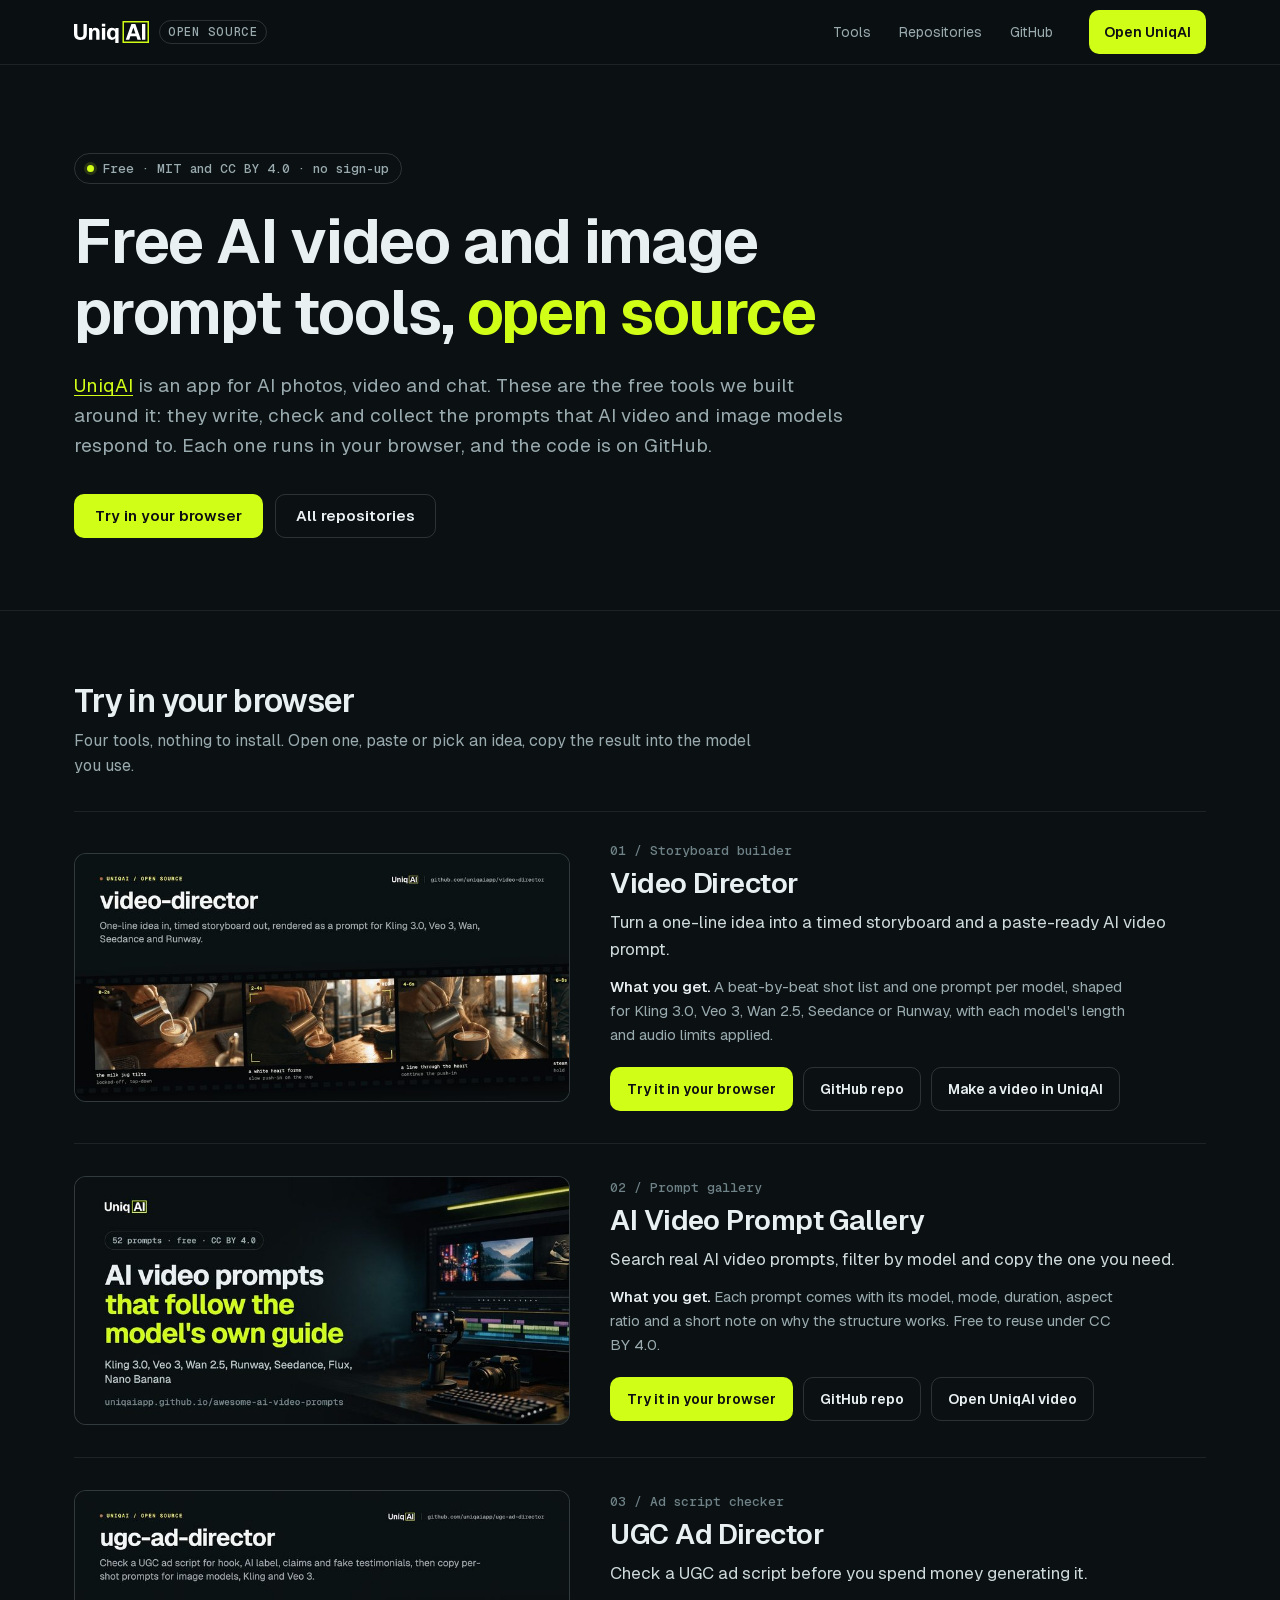
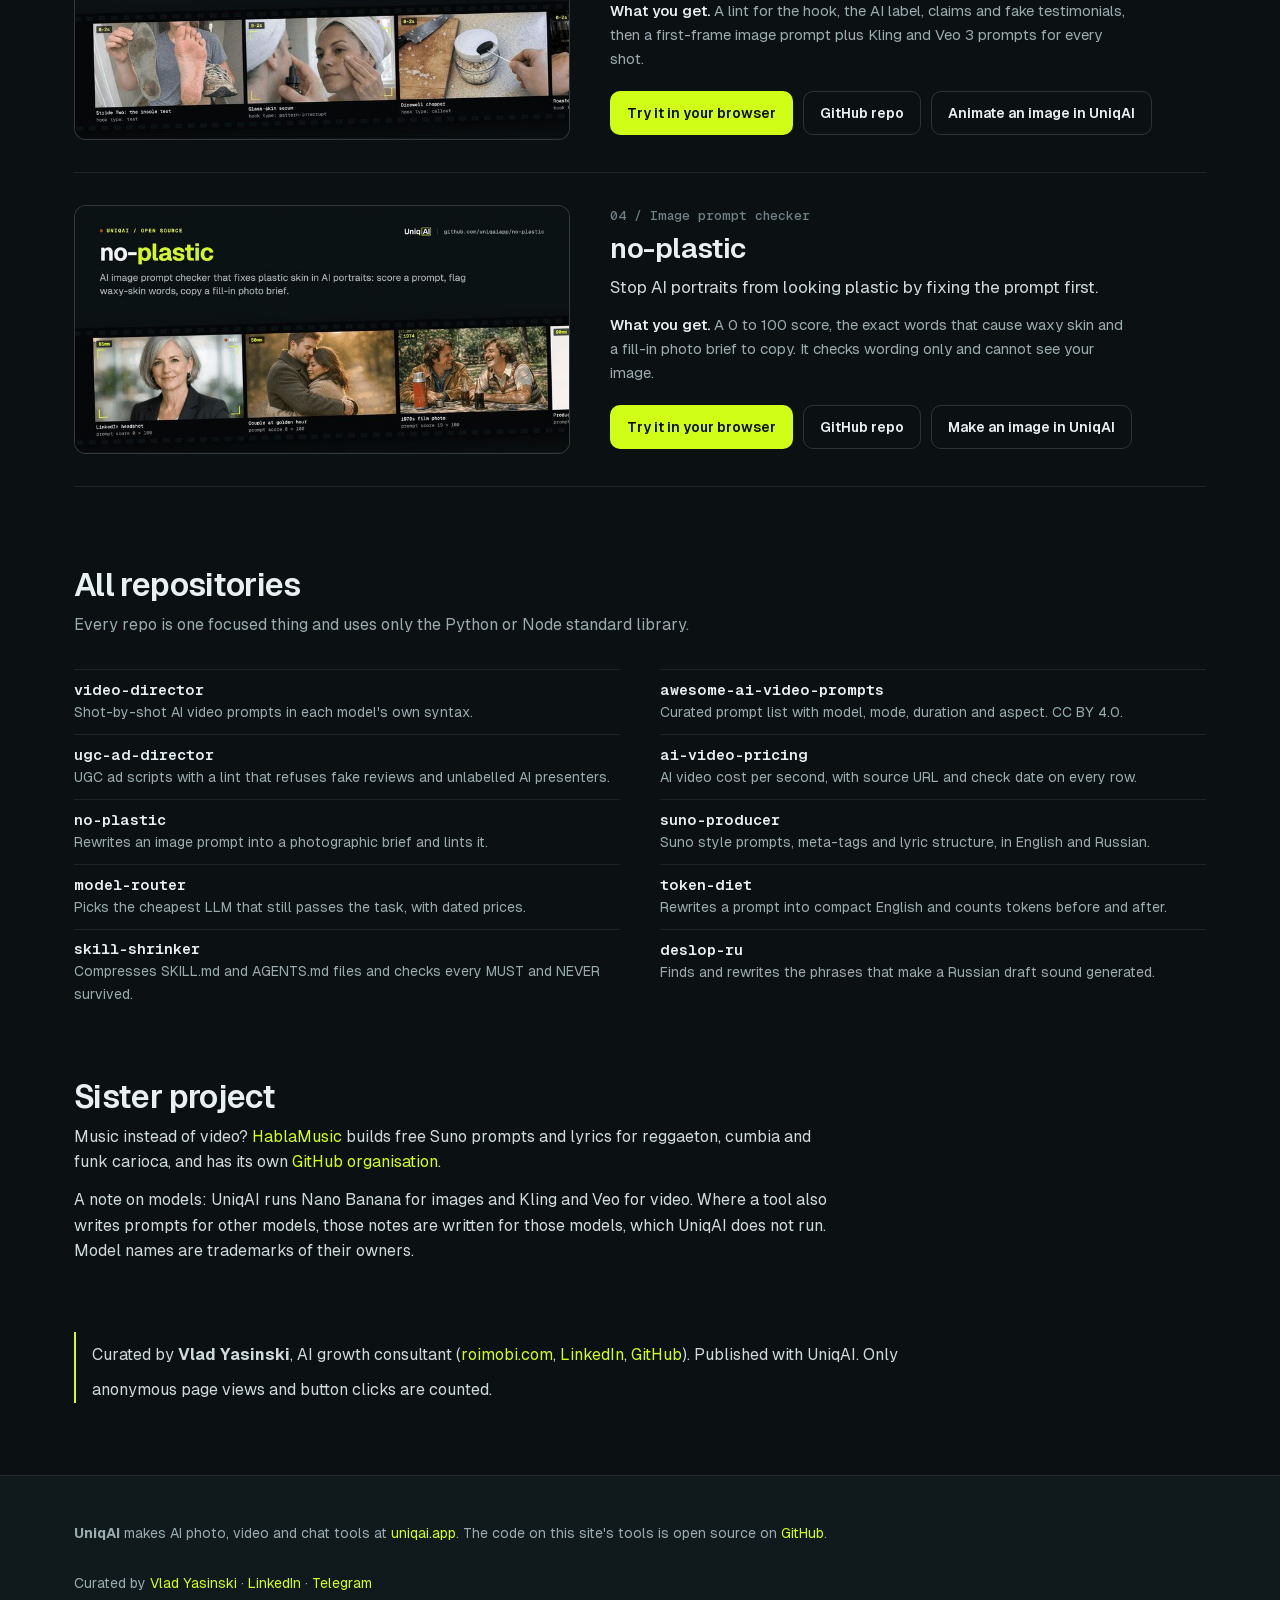
==== index.html @ 6d447964 "Hub site for uniqaiapp.github.io Co-Authored-By: Claude Opus 5.5 <noreply@anthropic.com>" ====
<!doctype html>
<html lang="en">
<head>
<meta charset="utf-8">
<meta name="viewport" content="width=device-width, initial-scale=1">
<title>Free AI Video and Image Prompt Tools, Open Source | UniqAI</title>
<meta name="description" content="Free, open-source AI video and image prompt tools from UniqAI: a prompt gallery, a storyboard builder, a UGC ad script checker and an image prompt checker. They run in your browser.">
<link rel="canonical" href="https://uniqaiapp.github.io/">
<meta name="robots" content="index, follow, max-image-preview:large">
<meta property="og:type" content="website">
<meta property="og:site_name" content="UniqAI open source">
<meta property="og:locale" content="en_US">
<meta property="og:title" content="Free AI Video and Image Prompt Tools, Open Source | UniqAI">
<meta property="og:description" content="Free, open-source AI video and image prompt tools from UniqAI: a prompt gallery, a storyboard builder, a UGC ad script checker and an image prompt checker. They run in your browser.">
<meta property="og:url" content="https://uniqaiapp.github.io/">
<meta property="og:image" content="https://uniqaiapp.github.io/assets/social-preview.png">
<meta property="og:image:width" content="1280">
<meta property="og:image:height" content="640">
<meta property="og:image:alt" content="UniqAI open source: four free AI video and image prompt tools that run in your browser">
<meta name="twitter:card" content="summary_large_image">
<meta name="twitter:title" content="Free AI Video and Image Prompt Tools, Open Source | UniqAI">
<meta name="twitter:description" content="Free, open-source AI video and image prompt tools from UniqAI: a prompt gallery, a storyboard builder, a UGC ad script checker and an image prompt checker. They run in your browser.">
<meta name="twitter:image" content="https://uniqaiapp.github.io/assets/social-preview.png">
<meta name="theme-color" content="#0b1113">
<link rel="icon" href="assets/favicon.svg" type="image/svg+xml">
<link rel="preload" href="assets/fonts/Geist-Variable.woff2" as="font" type="font/woff2" crossorigin>
<link rel="stylesheet" href="site.css">
<link rel="alternate" type="text/plain" href="https://uniqaiapp.github.io/llms.txt" title="llms.txt">
<script type="application/ld+json">{"@context":"https://schema.org","@graph":[{"@type":"Organization","@id":"https://uniqai.app/#org","name":"UniqAI","url":"https://uniqai.app/","logo":{"@type":"ImageObject","url":"https://uniqai.app/icon-512.png","width":512,"height":512},"sameAs":["https://github.com/uniqaiapp"]},{"@type":"WebSite","@id":"https://uniqaiapp.github.io/#site","name":"UniqAI open-source tools","url":"https://uniqaiapp.github.io/","publisher":{"@id":"https://uniqai.app/#org"},"inLanguage":"en"},{"@type":"CollectionPage","@id":"https://uniqaiapp.github.io/#page","url":"https://uniqaiapp.github.io/","name":"Free AI Video and Image Prompt Tools, Open Source | UniqAI","description":"Free, open-source AI video and image prompt tools from UniqAI: a prompt gallery, a storyboard builder, a UGC ad script checker and an image prompt checker. They run in your browser.","inLanguage":"en","dateModified":"2026-11-26","isPartOf":{"@id":"https://uniqaiapp.github.io/#site"},"publisher":{"@id":"https://uniqai.app/#org"},"author":{"@id":"https://www.roimobi.com/#vlad"},"primaryImageOfPage":{"@type":"ImageObject","url":"https://uniqaiapp.github.io/assets/social-preview.png"},"mainEntity":{"@type":"ItemList","itemListElement":[{"@type":"ListItem","position":1,"item":{"@type":"SoftwareApplication","name":"Video Director","url":"https://uniqaiapp.github.io/video-director/","applicationCategory":"MultimediaApplication","operatingSystem":"Any (web browser)","description":"Turn a one-line idea into a timed storyboard and a paste-ready AI video prompt.","isAccessibleForFree":true,"offers":{"@type":"Offer","price":"0","priceCurrency":"USD"},"image":"https://uniqaiapp.github.io/assets/thumb-video-director.jpg","codeRepository":"https://github.com/uniqaiapp/video-director"}},{"@type":"ListItem","position":2,"item":{"@type":"SoftwareApplication","name":"AI Video Prompt Gallery","url":"https://uniqaiapp.github.io/awesome-ai-video-prompts/","applicationCategory":"MultimediaApplication","operatingSystem":"Any (web browser)","description":"Search real AI video prompts, filter by model and copy the one you need.","isAccessibleForFree":true,"offers":{"@type":"Offer","price":"0","priceCurrency":"USD"},"image":"https://uniqaiapp.github.io/assets/thumb-awesome-ai-video-prompts.jpg","codeRepository":"https://github.com/uniqaiapp/awesome-ai-video-prompts"}},{"@type":"ListItem","position":3,"item":{"@type":"SoftwareApplication","name":"UGC Ad Director","url":"https://uniqaiapp.github.io/ugc-ad-director/","applicationCategory":"MultimediaApplication","operatingSystem":"Any (web browser)","description":"Check a UGC ad script before you spend money generating it.","isAccessibleForFree":true,"offers":{"@type":"Offer","price":"0","priceCurrency":"USD"},"image":"https://uniqaiapp.github.io/assets/thumb-ugc-ad-director.jpg","codeRepository":"https://github.com/uniqaiapp/ugc-ad-director"}},{"@type":"ListItem","position":4,"item":{"@type":"SoftwareApplication","name":"no-plastic","url":"https://uniqaiapp.github.io/no-plastic/","applicationCategory":"MultimediaApplication","operatingSystem":"Any (web browser)","description":"Stop AI portraits from looking plastic by fixing the prompt first.","isAccessibleForFree":true,"offers":{"@type":"Offer","price":"0","priceCurrency":"USD"},"image":"https://uniqaiapp.github.io/assets/thumb-no-plastic.jpg","codeRepository":"https://github.com/uniqaiapp/no-plastic"}}]}},{"@type":"Person","name":"Vlad Yasinski","url":"https://www.roimobi.com/","sameAs":["https://www.roimobi.com","https://www.linkedin.com/in/vlad-yasinski-ua5er/","https://github.com/ua5er"],"@id":"https://www.roimobi.com/#vlad"}]}</script>
</head>
<body>
<a class="skip" href="#main">Skip to the content</a>
<header class="top"><div class="wrap top-in">
<a class="brand" href="./" aria-label="UniqAI open-source tools"><img src="assets/wordmark.svg" alt="UniqAI" width="96" height="28"><span>open source</span></a>
<nav class="nav" aria-label="Sections"><a href="#tools">Tools</a><a href="#repos" class="hide-sm">Repositories</a><a href="https://github.com/uniqaiapp" rel="noopener" class="hide-sm">GitHub</a></nav>
<a class="btn btn-sm" href="https://uniqai.app/?utm_source=github&amp;utm_medium=pages&amp;utm_campaign=hub&amp;utm_content=header" data-out="header">Open UniqAI</a>
</div></header>
<main id="main">
<section class="hero"><div class="wrap hero-in">
<p class="pill"><span class="dot"></span>Free · MIT and CC BY 4.0 · no sign-up</p>
<h1>Free AI video and image prompt tools, <em>open source</em></h1>
<p class="lead"><a href="https://uniqai.app/?utm_source=github&amp;utm_medium=pages&amp;utm_campaign=hub&amp;utm_content=intro" rel="noopener" data-out="intro">UniqAI</a> is an app for AI photos, video and chat. These are the free tools we built around it: they write, check and collect the prompts that AI video and image models respond to. Each one runs in your browser, and the code is on GitHub.</p>
<div class="hero-cta"><a class="btn" href="#tools">Try in your browser</a><a class="btn btn-ghost" href="https://github.com/uniqaiapp" rel="noopener">All repositories</a></div>
</div></section>
<section class="tools wrap" id="tools" aria-labelledby="tools-h"><h2 id="tools-h">Try in your browser</h2>
<p class="sub">Four tools, nothing to install. Open one, paste or pick an idea, copy the result into the model you use.</p>
<article class="tool">
<a class="tool-img" href="https://uniqaiapp.github.io/video-director/" tabindex="-1" aria-hidden="true"><img src="assets/thumb-video-director.jpg" alt="" width="800" height="400" loading="lazy" decoding="async"></a>
<div><p class="tool-no">01 / Storyboard builder</p>
<h3><a href="https://uniqaiapp.github.io/video-director/">Video Director</a></h3>
<p class="job">Turn a one-line idea into a timed storyboard and a paste-ready AI video prompt.</p>
<p class="get"><b>What you get.</b> A beat-by-beat shot list and one prompt per model, shaped for Kling 3.0, Veo 3, Wan 2.5, Seedance or Runway, with each model&#x27;s length and audio limits applied.</p>
<div class="tool-cta"><a class="btn" href="https://uniqaiapp.github.io/video-director/" data-out="tool-video-director">Try it in your browser</a><a class="btn btn-ghost" href="https://github.com/uniqaiapp/video-director" rel="noopener" data-out="repo-video-director">GitHub repo</a><a class="btn btn-ghost" href="https://uniqai.app/video/text-to-video?utm_source=github&amp;utm_medium=pages&amp;utm_campaign=hub&amp;utm_content=tool-video-director" rel="noopener" data-out="uniqai-video-director">Make a video in UniqAI</a></div></div>
</article>
<article class="tool">
<a class="tool-img" href="https://uniqaiapp.github.io/awesome-ai-video-prompts/" tabindex="-1" aria-hidden="true"><img src="assets/thumb-awesome-ai-video-prompts.jpg" alt="" width="800" height="400" loading="lazy" decoding="async"></a>
<div><p class="tool-no">02 / Prompt gallery</p>
<h3><a href="https://uniqaiapp.github.io/awesome-ai-video-prompts/">AI Video Prompt Gallery</a></h3>
<p class="job">Search real AI video prompts, filter by model and copy the one you need.</p>
<p class="get"><b>What you get.</b> Each prompt comes with its model, mode, duration, aspect ratio and a short note on why the structure works. Free to reuse under CC BY 4.0.</p>
<div class="tool-cta"><a class="btn" href="https://uniqaiapp.github.io/awesome-ai-video-prompts/" data-out="tool-awesome-ai-video-prompts">Try it in your browser</a><a class="btn btn-ghost" href="https://github.com/uniqaiapp/awesome-ai-video-prompts" rel="noopener" data-out="repo-awesome-ai-video-prompts">GitHub repo</a><a class="btn btn-ghost" href="https://uniqai.app/video?utm_source=github&amp;utm_medium=pages&amp;utm_campaign=hub&amp;utm_content=tool-awesome-ai-video-prompts" rel="noopener" data-out="uniqai-awesome-ai-video-prompts">Open UniqAI video</a></div></div>
</article>
<article class="tool">
<a class="tool-img" href="https://uniqaiapp.github.io/ugc-ad-director/" tabindex="-1" aria-hidden="true"><img src="assets/thumb-ugc-ad-director.jpg" alt="" width="800" height="400" loading="lazy" decoding="async"></a>
<div><p class="tool-no">03 / Ad script checker</p>
<h3><a href="https://uniqaiapp.github.io/ugc-ad-director/">UGC Ad Director</a></h3>
<p class="job">Check a UGC ad script before you spend money generating it.</p>
<p class="get"><b>What you get.</b> A lint for the hook, the AI label, claims and fake testimonials, then a first-frame image prompt plus Kling and Veo 3 prompts for every shot.</p>
<div class="tool-cta"><a class="btn" href="https://uniqaiapp.github.io/ugc-ad-director/" data-out="tool-ugc-ad-director">Try it in your browser</a><a class="btn btn-ghost" href="https://github.com/uniqaiapp/ugc-ad-director" rel="noopener" data-out="repo-ugc-ad-director">GitHub repo</a><a class="btn btn-ghost" href="https://uniqai.app/video/image-to-video?utm_source=github&amp;utm_medium=pages&amp;utm_campaign=hub&amp;utm_content=tool-ugc-ad-director" rel="noopener" data-out="uniqai-ugc-ad-director">Animate an image in UniqAI</a></div></div>
</article>
<article class="tool">
<a class="tool-img" href="https://uniqaiapp.github.io/no-plastic/" tabindex="-1" aria-hidden="true"><img src="assets/thumb-no-plastic.jpg" alt="" width="800" height="400" loading="lazy" decoding="async"></a>
<div><p class="tool-no">04 / Image prompt checker</p>
<h3><a href="https://uniqaiapp.github.io/no-plastic/">no-plastic</a></h3>
<p class="job">Stop AI portraits from looking plastic by fixing the prompt first.</p>
<p class="get"><b>What you get.</b> A 0 to 100 score, the exact words that cause waxy skin and a fill-in photo brief to copy. It checks wording only and cannot see your image.</p>
<div class="tool-cta"><a class="btn" href="https://uniqaiapp.github.io/no-plastic/" data-out="tool-no-plastic">Try it in your browser</a><a class="btn btn-ghost" href="https://github.com/uniqaiapp/no-plastic" rel="noopener" data-out="repo-no-plastic">GitHub repo</a><a class="btn btn-ghost" href="https://uniqai.app/image/text-to-image?utm_source=github&amp;utm_medium=pages&amp;utm_campaign=hub&amp;utm_content=tool-no-plastic" rel="noopener" data-out="uniqai-no-plastic">Make an image in UniqAI</a></div></div>
</article>
</section>
<section class="repos wrap" id="repos" aria-labelledby="repos-h"><h2 id="repos-h">All repositories</h2>
<p class="sub">Every repo is one focused thing and uses only the Python or Node standard library.</p>
<ul class="repo-list"><li><a href="https://github.com/uniqaiapp/video-director" rel="noopener"><strong>video-director</strong><span>Shot-by-shot AI video prompts in each model&#x27;s own syntax.</span></a></li><li><a href="https://github.com/uniqaiapp/awesome-ai-video-prompts" rel="noopener"><strong>awesome-ai-video-prompts</strong><span>Curated prompt list with model, mode, duration and aspect. CC BY 4.0.</span></a></li><li><a href="https://github.com/uniqaiapp/ugc-ad-director" rel="noopener"><strong>ugc-ad-director</strong><span>UGC ad scripts with a lint that refuses fake reviews and unlabelled AI presenters.</span></a></li><li><a href="https://github.com/uniqaiapp/ai-video-pricing" rel="noopener"><strong>ai-video-pricing</strong><span>AI video cost per second, with source URL and check date on every row.</span></a></li><li><a href="https://github.com/uniqaiapp/no-plastic" rel="noopener"><strong>no-plastic</strong><span>Rewrites an image prompt into a photographic brief and lints it.</span></a></li><li><a href="https://github.com/uniqaiapp/suno-producer" rel="noopener"><strong>suno-producer</strong><span>Suno style prompts, meta-tags and lyric structure, in English and Russian.</span></a></li><li><a href="https://github.com/uniqaiapp/model-router" rel="noopener"><strong>model-router</strong><span>Picks the cheapest LLM that still passes the task, with dated prices.</span></a></li><li><a href="https://github.com/uniqaiapp/token-diet" rel="noopener"><strong>token-diet</strong><span>Rewrites a prompt into compact English and counts tokens before and after.</span></a></li><li><a href="https://github.com/uniqaiapp/skill-shrinker" rel="noopener"><strong>skill-shrinker</strong><span>Compresses SKILL.md and AGENTS.md files and checks every MUST and NEVER survived.</span></a></li><li><a href="https://github.com/uniqaiapp/deslop-ru" rel="noopener"><strong>deslop-ru</strong><span>Finds and rewrites the phrases that make a Russian draft sound generated.</span></a></li></ul></section>
<section class="also wrap" aria-labelledby="also-h"><h2 id="also-h">Sister project</h2>
<p>Music instead of video? <a href="https://hablamusic.github.io/suno-latin-producer/" rel="noopener">HablaMusic</a> builds free Suno prompts and lyrics for reggaeton, cumbia and funk carioca, and has its own <a href="https://github.com/hablamusic" rel="noopener">GitHub organisation</a>.</p>
<p>A note on models: UniqAI runs Nano Banana for images and Kling and Veo for video. Where a tool also writes prompts for other models, those notes are written for those models, which UniqAI does not run. Model names are trademarks of their owners.</p></section>
<section class="author wrap" aria-label="About the author"><p>Curated by <strong>Vlad Yasinski</strong>, AI growth consultant (<a href="https://www.roimobi.com/?utm_source=github&amp;utm_medium=pages&amp;utm_campaign=hub" rel="noopener">roimobi.com</a>, <a href="https://www.linkedin.com/in/vlad-yasinski-ua5er/" rel="noopener">LinkedIn</a>, <a href="https://github.com/ua5er" rel="noopener">GitHub</a>). Published with UniqAI. Only anonymous page views and button clicks are counted.</p></section>
</main>
<footer class="foot"><div class="wrap foot-in">
<p><strong>UniqAI</strong> makes AI photo, video and chat tools at <a href="https://uniqai.app/?utm_source=github&amp;utm_medium=pages&amp;utm_campaign=hub&amp;utm_content=footer" data-out="footer">uniqai.app</a>. The code on this site's tools is open source on <a href="https://github.com/uniqaiapp" rel="noopener">GitHub</a>.</p>
<p>Curated by <a href="https://www.roimobi.com/" rel="noopener">Vlad Yasinski</a> · <a href="https://www.linkedin.com/in/vlad-yasinski-ua5er/" rel="noopener">LinkedIn</a> · <a href="https://t.me/ua5er" rel="noopener">Telegram</a></p>
</div></footer>
<script>window.UQ={key:"phc_AVmhcac2jVRwi9asHEuhzJXnAbQA2hzfUxzWvzjyLPc8",repo:"hub"};</script>
<script src="site.js" defer></script>
</body></html>
---- site.css ----
@font-face{font-family:Geist;src:url(assets/fonts/Geist-Variable.woff2) format("woff2");font-weight:100 900;font-display:swap}
@font-face{font-family:GeistMono;src:url(assets/fonts/GeistMono-Variable.woff2) format("woff2");font-weight:100 900;font-display:swap}
:root{--bg:#0b1113;--bg2:#101a1d;--card:#121c1f;--line:rgba(255,255,255,.08);--line2:rgba(255,255,255,.14);--tx:#e9f0f1;--mut:#9aabb0;--dim:#6f8288;--lime:#d1fe17;--lime-ink:#0d0f12;--wrap:1180px}
*{box-sizing:border-box}
html{-webkit-text-size-adjust:100%;scroll-behavior:smooth;scroll-padding-top:84px}
body{margin:0;background:var(--bg);color:var(--tx);font:16px/1.6 Geist,ui-sans-serif,system-ui,-apple-system,"Segoe UI",sans-serif;-webkit-font-smoothing:antialiased;overflow-x:hidden}
a{color:var(--lime);text-decoration:none}
a:hover{text-decoration:underline}
img{max-width:100%;height:auto;display:block}
code{font-family:GeistMono,ui-monospace,Menlo,monospace;font-size:.88em;background:rgba(255,255,255,.06);padding:.1em .35em;border-radius:5px}
h1,h2,h3{line-height:1.15;letter-spacing:-.02em;margin:0}
.wrap{max-width:var(--wrap);margin:0 auto;padding:0 24px}
.skip{position:absolute;left:-999px;top:8px;background:var(--lime);color:var(--lime-ink);padding:8px 12px;border-radius:8px;z-index:99}
.skip:focus{left:8px}
:focus-visible{outline:2px solid var(--lime);outline-offset:2px}
.top{position:sticky;top:0;z-index:30;background:rgba(11,17,19,.82);backdrop-filter:saturate(1.4) blur(12px);-webkit-backdrop-filter:saturate(1.4) blur(12px);border-bottom:1px solid var(--line)}
.top-in{display:flex;align-items:center;gap:24px;height:64px}
.brand{display:flex;align-items:center;gap:10px;color:var(--tx)}
.brand:hover{text-decoration:none}
.brand img{height:22px;width:auto}
.brand span{font:500 12px/1 GeistMono,monospace;color:var(--mut);border:1px solid var(--line2);border-radius:99px;padding:5px 8px;text-transform:uppercase;letter-spacing:.06em}
.nav{display:flex;gap:4px;margin-left:auto}
.nav a{display:inline-flex;align-items:center;min-height:44px;color:var(--mut);font-size:14px;padding:0 12px;border-radius:8px}
.nav a:hover{color:var(--tx);background:rgba(255,255,255,.05);text-decoration:none}
.btn{display:inline-flex;align-items:center;justify-content:center;gap:8px;min-height:44px;padding:0 20px;border-radius:10px;border:1px solid transparent;background:var(--lime);color:var(--lime-ink);font:600 15px/1 Geist,sans-serif;white-space:nowrap;transition:transform .12s,border-color .12s}
.btn:hover{text-decoration:none;transform:translateY(-1px)}
.btn-sm{padding:0 14px;font-size:14px}
.btn-ghost{background:transparent;color:var(--tx);border-color:var(--line2)}
.btn-ghost:hover{border-color:var(--lime);color:var(--lime)}
.hero{border-bottom:1px solid var(--line)}
.hero-in{padding:88px 24px 72px}
.pill{display:inline-flex;align-items:center;gap:8px;margin:0 0 22px;font:500 13px/1 GeistMono,monospace;color:var(--mut);border:1px solid var(--line2);border-radius:99px;padding:8px 12px}
.dot{width:7px;height:7px;border-radius:50%;background:var(--lime);flex:none;box-shadow:0 0 0 3px rgba(209,254,23,.15)}
.hero h1{font-size:clamp(34px,5.2vw,62px);font-weight:650;max-width:18ch}
.hero h1 em{font-style:normal;color:var(--lime)}
.lead{color:var(--mut);font-size:clamp(17px,1.6vw,19px);max-width:60ch;margin:22px 0 0}
.lead a{text-decoration:underline;text-underline-offset:3px}
.hero-cta{display:flex;flex-wrap:wrap;gap:12px;margin-top:32px}
.tools{padding:72px 24px 24px}
.tools>h2,.repos>h2,.also>h2{font-size:clamp(24px,2.6vw,32px);font-weight:620;margin-bottom:8px}
.sub{color:var(--mut);margin:0 0 32px;max-width:62ch}
.tool{display:grid;grid-template-columns:minmax(0,5fr) minmax(0,6fr);gap:40px;align-items:center;padding:32px 0;border-top:1px solid var(--line)}
.tool:last-child{border-bottom:1px solid var(--line)}
.tool-img{display:block;border:1px solid var(--line2);border-radius:12px;overflow:hidden;background:var(--bg2)}
.tool-img img{width:100%;aspect-ratio:2/1;object-fit:cover}
.tool-img:hover img{opacity:.92}
.tool-no{font:500 13px/1 GeistMono,monospace;color:var(--dim);margin:0 0 10px}
.tool h3{font-size:clamp(22px,2.4vw,28px);font-weight:620}
.tool h3 a{color:var(--tx)}
.job{font-size:17px;color:#cfdadc;margin:10px 0 0;max-width:52ch}
.get{margin:12px 0 0;color:var(--mut);font-size:15px;max-width:52ch}
.get b{color:var(--tx);font-weight:560}
.tool-cta{display:flex;flex-wrap:wrap;gap:10px;margin-top:20px}
.tool-cta .btn{padding:0 16px;font-size:14px}
.repos{padding:56px 24px 8px}
.repo-list{list-style:none;margin:0;padding:0;display:grid;grid-template-columns:repeat(2,minmax(0,1fr));gap:0 40px}
.repo-list li{border-top:1px solid var(--line)}
.repo-list a{display:flex;flex-direction:column;justify-content:center;gap:2px;min-height:64px;padding:10px 0;color:var(--tx)}
.repo-list a:hover{text-decoration:none}
.repo-list a:hover strong{color:var(--lime)}
.repo-list strong{font:600 15px GeistMono,monospace}
.repo-list span{font-size:14px;color:var(--mut)}
.also{padding:56px 24px 8px}
.also p{max-width:70ch;color:#cfdadc;margin:0 0 12px}
.author{padding:48px 24px 8px}
.author p{margin:0;max-width:80ch;color:#cfdadc;padding-left:16px;border-left:2px solid var(--lime)}
.author a{display:inline-block;padding:10px 0}
.foot{margin-top:64px;border-top:1px solid var(--line);background:var(--bg2)}
.foot-in{padding:36px 24px 44px;color:var(--mut);font-size:14px}
.foot p{margin:0 0 8px;max-width:90ch}
.foot a{display:inline-block;padding:10px 0}
@media (max-width:860px){
.tool{grid-template-columns:minmax(0,1fr);gap:20px}
.repo-list{grid-template-columns:minmax(0,1fr)}
.hero-in{padding:48px 18px 44px}
.wrap{padding:0 18px}
.tools,.repos,.also,.author,.foot-in{padding-left:18px;padding-right:18px}
.nav a.hide-sm{display:none}
.top-in{gap:12px}
.top .btn-sm{white-space:nowrap}
.brand span{display:none}
}
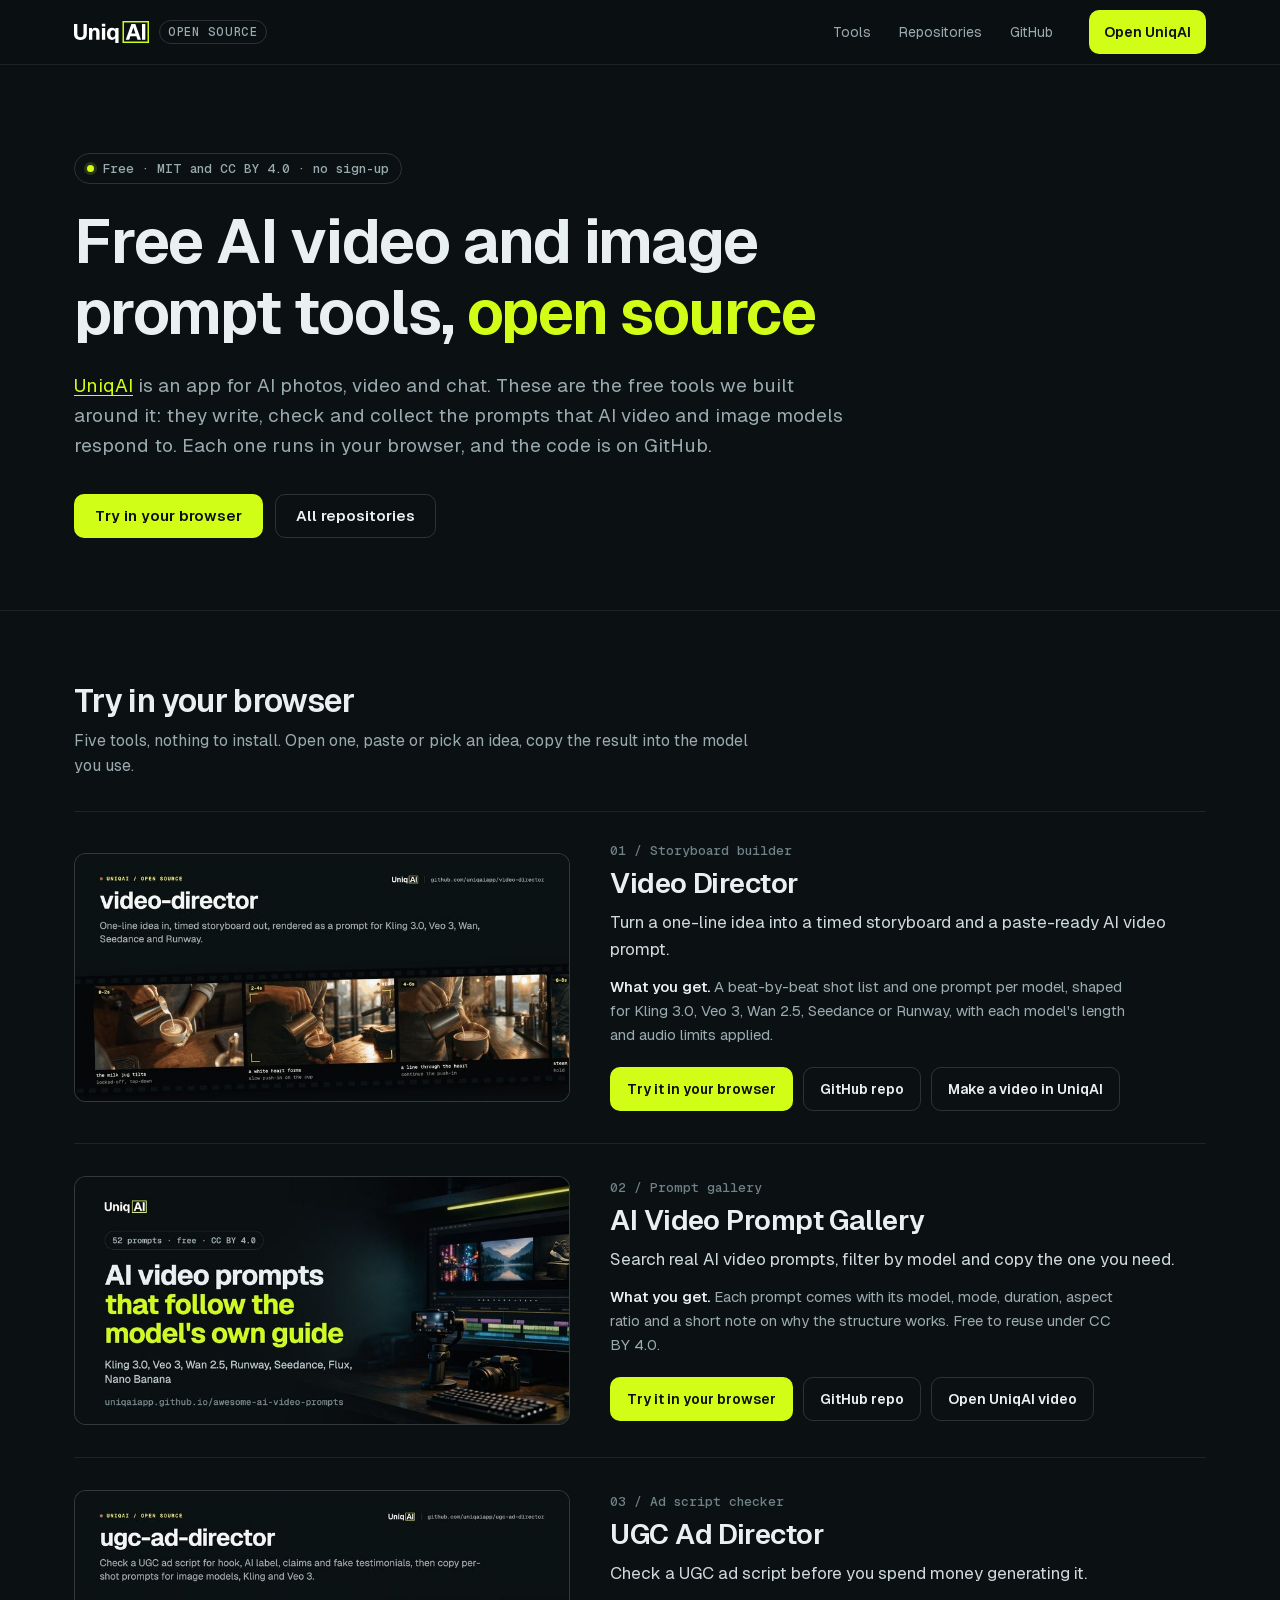
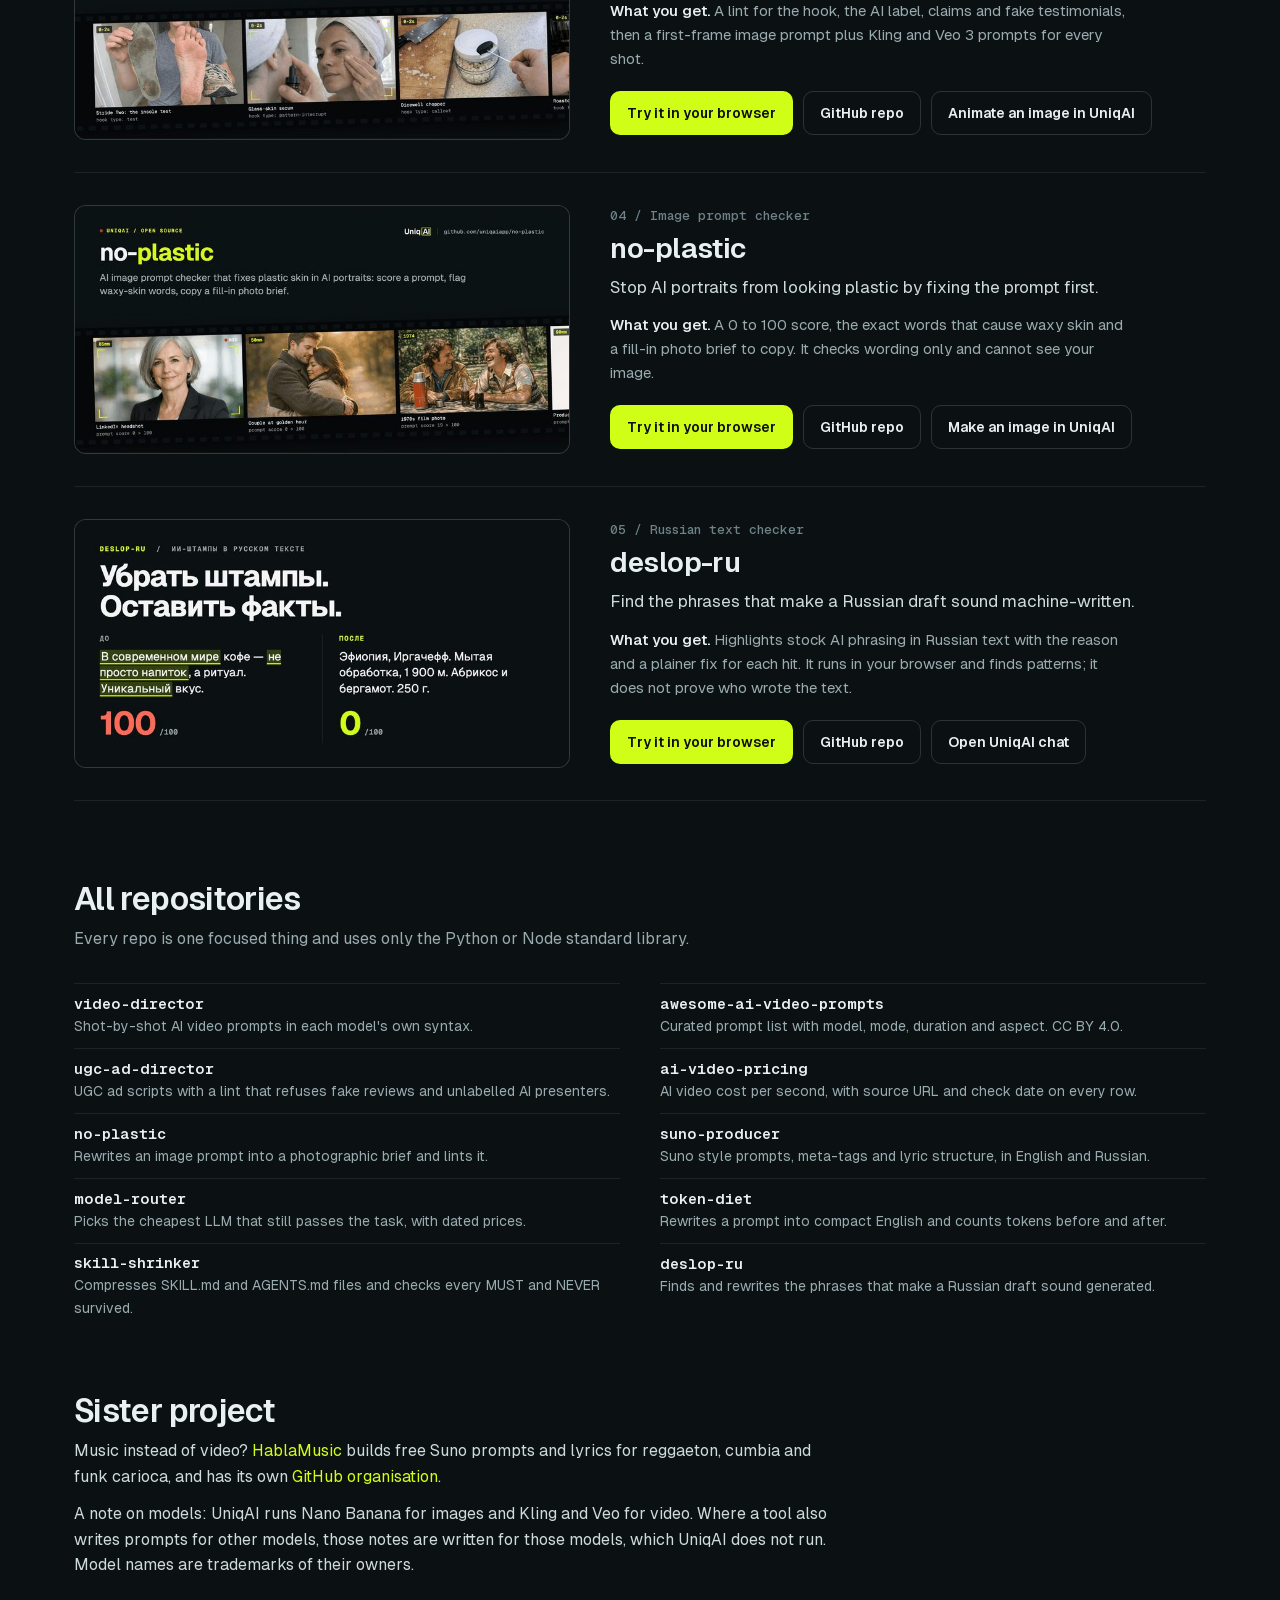
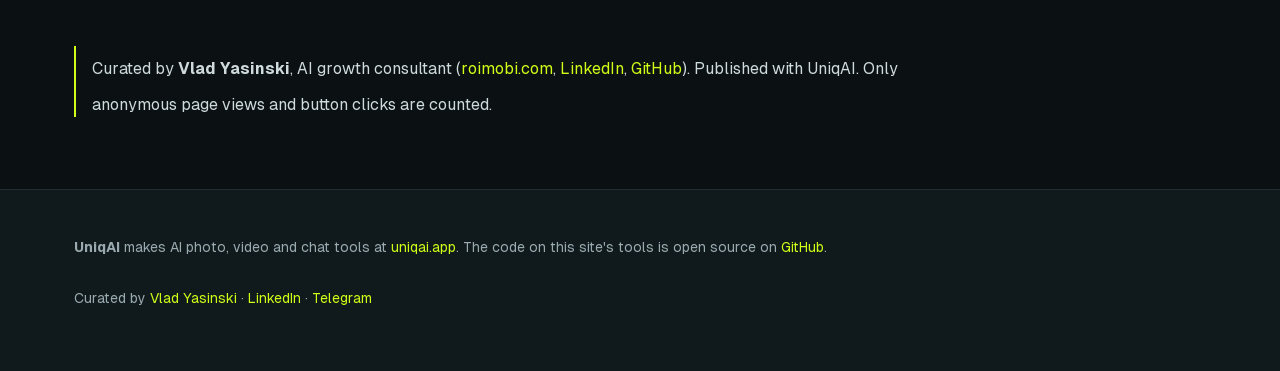
==== commit 4a4a9cf4: "Add deslop-ru to the hub: card, sitemap in robots.txt, llms.txt Co-Authored-By: Claude Opus 5.5 <nor" ====
--- a/index.html
+++ b/index.html
@@ -4,29 +4,29 @@
 <meta charset="utf-8">
 <meta name="viewport" content="width=device-width, initial-scale=1">
 <title>Free AI Video and Image Prompt Tools, Open Source | UniqAI</title>
-<meta name="description" content="Free, open-source AI video and image prompt tools from UniqAI: a prompt gallery, a storyboard builder, a UGC ad script checker and an image prompt checker. They run in your browser.">
+<meta name="description" content="Free, open-source AI video and image prompt tools from UniqAI: a prompt gallery, a storyboard builder, a UGC ad script checker, an image prompt checker and a Russian AI-phrase checker. They run in your browser.">
 <link rel="canonical" href="https://uniqaiapp.github.io/">
 <meta name="robots" content="index, follow, max-image-preview:large">
 <meta property="og:type" content="website">
 <meta property="og:site_name" content="UniqAI open source">
 <meta property="og:locale" content="en_US">
 <meta property="og:title" content="Free AI Video and Image Prompt Tools, Open Source | UniqAI">
-<meta property="og:description" content="Free, open-source AI video and image prompt tools from UniqAI: a prompt gallery, a storyboard builder, a UGC ad script checker and an image prompt checker. They run in your browser.">
+<meta property="og:description" content="Free, open-source AI video and image prompt tools from UniqAI: a prompt gallery, a storyboard builder, a UGC ad script checker, an image prompt checker and a Russian AI-phrase checker. They run in your browser.">
 <meta property="og:url" content="https://uniqaiapp.github.io/">
 <meta property="og:image" content="https://uniqaiapp.github.io/assets/social-preview.png">
 <meta property="og:image:width" content="1280">
 <meta property="og:image:height" content="640">
-<meta property="og:image:alt" content="UniqAI open source: four free AI video and image prompt tools that run in your browser">
+<meta property="og:image:alt" content="UniqAI open source: five free AI prompt and text tools that run in your browser">
 <meta name="twitter:card" content="summary_large_image">
 <meta name="twitter:title" content="Free AI Video and Image Prompt Tools, Open Source | UniqAI">
-<meta name="twitter:description" content="Free, open-source AI video and image prompt tools from UniqAI: a prompt gallery, a storyboard builder, a UGC ad script checker and an image prompt checker. They run in your browser.">
+<meta name="twitter:description" content="Free, open-source AI video and image prompt tools from UniqAI: a prompt gallery, a storyboard builder, a UGC ad script checker, an image prompt checker and a Russian AI-phrase checker. They run in your browser.">
 <meta name="twitter:image" content="https://uniqaiapp.github.io/assets/social-preview.png">
 <meta name="theme-color" content="#0b1113">
 <link rel="icon" href="assets/favicon.svg" type="image/svg+xml">
 <link rel="preload" href="assets/fonts/Geist-Variable.woff2" as="font" type="font/woff2" crossorigin>
 <link rel="stylesheet" href="site.css">
 <link rel="alternate" type="text/plain" href="https://uniqaiapp.github.io/llms.txt" title="llms.txt">
-<script type="application/ld+json">{"@context":"https://schema.org","@graph":[{"@type":"Organization","@id":"https://uniqai.app/#org","name":"UniqAI","url":"https://uniqai.app/","logo":{"@type":"ImageObject","url":"https://uniqai.app/icon-512.png","width":512,"height":512},"sameAs":["https://github.com/uniqaiapp"]},{"@type":"WebSite","@id":"https://uniqaiapp.github.io/#site","name":"UniqAI open-source tools","url":"https://uniqaiapp.github.io/","publisher":{"@id":"https://uniqai.app/#org"},"inLanguage":"en"},{"@type":"CollectionPage","@id":"https://uniqaiapp.github.io/#page","url":"https://uniqaiapp.github.io/","name":"Free AI Video and Image Prompt Tools, Open Source | UniqAI","description":"Free, open-source AI video and image prompt tools from UniqAI: a prompt gallery, a storyboard builder, a UGC ad script checker and an image prompt checker. They run in your browser.","inLanguage":"en","dateModified":"2026-11-26","isPartOf":{"@id":"https://uniqaiapp.github.io/#site"},"publisher":{"@id":"https://uniqai.app/#org"},"author":{"@id":"https://www.roimobi.com/#vlad"},"primaryImageOfPage":{"@type":"ImageObject","url":"https://uniqaiapp.github.io/assets/social-preview.png"},"mainEntity":{"@type":"ItemList","itemListElement":[{"@type":"ListItem","position":1,"item":{"@type":"SoftwareApplication","name":"Video Director","url":"https://uniqaiapp.github.io/video-director/","applicationCategory":"MultimediaApplication","operatingSystem":"Any (web browser)","description":"Turn a one-line idea into a timed storyboard and a paste-ready AI video prompt.","isAccessibleForFree":true,"offers":{"@type":"Offer","price":"0","priceCurrency":"USD"},"image":"https://uniqaiapp.github.io/assets/thumb-video-director.jpg","codeRepository":"https://github.com/uniqaiapp/video-director"}},{"@type":"ListItem","position":2,"item":{"@type":"SoftwareApplication","name":"AI Video Prompt Gallery","url":"https://uniqaiapp.github.io/awesome-ai-video-prompts/","applicationCategory":"MultimediaApplication","operatingSystem":"Any (web browser)","description":"Search real AI video prompts, filter by model and copy the one you need.","isAccessibleForFree":true,"offers":{"@type":"Offer","price":"0","priceCurrency":"USD"},"image":"https://uniqaiapp.github.io/assets/thumb-awesome-ai-video-prompts.jpg","codeRepository":"https://github.com/uniqaiapp/awesome-ai-video-prompts"}},{"@type":"ListItem","position":3,"item":{"@type":"SoftwareApplication","name":"UGC Ad Director","url":"https://uniqaiapp.github.io/ugc-ad-director/","applicationCategory":"MultimediaApplication","operatingSystem":"Any (web browser)","description":"Check a UGC ad script before you spend money generating it.","isAccessibleForFree":true,"offers":{"@type":"Offer","price":"0","priceCurrency":"USD"},"image":"https://uniqaiapp.github.io/assets/thumb-ugc-ad-director.jpg","codeRepository":"https://github.com/uniqaiapp/ugc-ad-director"}},{"@type":"ListItem","position":4,"item":{"@type":"SoftwareApplication","name":"no-plastic","url":"https://uniqaiapp.github.io/no-plastic/","applicationCategory":"MultimediaApplication","operatingSystem":"Any (web browser)","description":"Stop AI portraits from looking plastic by fixing the prompt first.","isAccessibleForFree":true,"offers":{"@type":"Offer","price":"0","priceCurrency":"USD"},"image":"https://uniqaiapp.github.io/assets/thumb-no-plastic.jpg","codeRepository":"https://github.com/uniqaiapp/no-plastic"}}]}},{"@type":"Person","name":"Vlad Yasinski","url":"https://www.roimobi.com/","sameAs":["https://www.roimobi.com","https://www.linkedin.com/in/vlad-yasinski-ua5er/","https://github.com/ua5er"],"@id":"https://www.roimobi.com/#vlad"}]}</script>
+<script type="application/ld+json">{"@context":"https://schema.org","@graph":[{"@type":"Organization","@id":"https://uniqai.app/#org","name":"UniqAI","url":"https://uniqai.app/","logo":{"@type":"ImageObject","url":"https://uniqai.app/icon-512.png","width":512,"height":512},"sameAs":["https://github.com/uniqaiapp"]},{"@type":"WebSite","@id":"https://uniqaiapp.github.io/#site","name":"UniqAI open-source tools","url":"https://uniqaiapp.github.io/","publisher":{"@id":"https://uniqai.app/#org"},"inLanguage":"en"},{"@type":"CollectionPage","@id":"https://uniqaiapp.github.io/#page","url":"https://uniqaiapp.github.io/","name":"Free AI Video and Image Prompt Tools, Open Source | UniqAI","description":"Free, open-source AI video and image prompt tools from UniqAI: a prompt gallery, a storyboard builder, a UGC ad script checker, an image prompt checker and a Russian AI-phrase checker. They run in your browser.","inLanguage":"en","dateModified":"2026-11-26","isPartOf":{"@id":"https://uniqaiapp.github.io/#site"},"publisher":{"@id":"https://uniqai.app/#org"},"author":{"@id":"https://www.roimobi.com/#vlad"},"primaryImageOfPage":{"@type":"ImageObject","url":"https://uniqaiapp.github.io/assets/social-preview.png"},"mainEntity":{"@type":"ItemList","itemListElement":[{"@type":"ListItem","position":1,"item":{"@type":"SoftwareApplication","name":"Video Director","url":"https://uniqaiapp.github.io/video-director/","applicationCategory":"MultimediaApplication","operatingSystem":"Any (web browser)","description":"Turn a one-line idea into a timed storyboard and a paste-ready AI video prompt.","isAccessibleForFree":true,"offers":{"@type":"Offer","price":"0","priceCurrency":"USD"},"image":"https://uniqaiapp.github.io/assets/thumb-video-director.jpg","codeRepository":"https://github.com/uniqaiapp/video-director"}},{"@type":"ListItem","position":2,"item":{"@type":"SoftwareApplication","name":"AI Video Prompt Gallery","url":"https://uniqaiapp.github.io/awesome-ai-video-prompts/","applicationCategory":"MultimediaApplication","operatingSystem":"Any (web browser)","description":"Search real AI video prompts, filter by model and copy the one you need.","isAccessibleForFree":true,"offers":{"@type":"Offer","price":"0","priceCurrency":"USD"},"image":"https://uniqaiapp.github.io/assets/thumb-awesome-ai-video-prompts.jpg","codeRepository":"https://github.com/uniqaiapp/awesome-ai-video-prompts"}},{"@type":"ListItem","position":3,"item":{"@type":"SoftwareApplication","name":"UGC Ad Director","url":"https://uniqaiapp.github.io/ugc-ad-director/","applicationCategory":"MultimediaApplication","operatingSystem":"Any (web browser)","description":"Check a UGC ad script before you spend money generating it.","isAccessibleForFree":true,"offers":{"@type":"Offer","price":"0","priceCurrency":"USD"},"image":"https://uniqaiapp.github.io/assets/thumb-ugc-ad-director.jpg","codeRepository":"https://github.com/uniqaiapp/ugc-ad-director"}},{"@type":"ListItem","position":4,"item":{"@type":"SoftwareApplication","name":"no-plastic","url":"https://uniqaiapp.github.io/no-plastic/","applicationCategory":"MultimediaApplication","operatingSystem":"Any (web browser)","description":"Stop AI portraits from looking plastic by fixing the prompt first.","isAccessibleForFree":true,"offers":{"@type":"Offer","price":"0","priceCurrency":"USD"},"image":"https://uniqaiapp.github.io/assets/thumb-no-plastic.jpg","codeRepository":"https://github.com/uniqaiapp/no-plastic"}},{"@type":"ListItem","position":5,"item":{"@type":"SoftwareApplication","name":"deslop-ru","url":"https://uniqaiapp.github.io/deslop-ru/","applicationCategory":"MultimediaApplication","operatingSystem":"Any (web browser)","description":"Find the phrases that make a Russian draft sound machine-written.","isAccessibleForFree":true,"offers":{"@type":"Offer","price":"0","priceCurrency":"USD"},"image":"https://uniqaiapp.github.io/assets/thumb-deslop-ru.jpg","codeRepository":"https://github.com/uniqaiapp/deslop-ru"}}]}},{"@type":"Person","name":"Vlad Yasinski","url":"https://www.roimobi.com/","sameAs":["https://www.roimobi.com","https://www.linkedin.com/in/vlad-yasinski-ua5er/","https://github.com/ua5er"],"@id":"https://www.roimobi.com/#vlad"}]}</script>
 </head>
 <body>
 <a class="skip" href="#main">Skip to the content</a>
@@ -43,7 +43,7 @@
 <div class="hero-cta"><a class="btn" href="#tools">Try in your browser</a><a class="btn btn-ghost" href="https://github.com/uniqaiapp" rel="noopener">All repositories</a></div>
 </div></section>
 <section class="tools wrap" id="tools" aria-labelledby="tools-h"><h2 id="tools-h">Try in your browser</h2>
-<p class="sub">Four tools, nothing to install. Open one, paste or pick an idea, copy the result into the model you use.</p>
+<p class="sub">Five tools, nothing to install. Open one, paste or pick an idea, copy the result into the model you use.</p>
 <article class="tool">
 <a class="tool-img" href="https://uniqaiapp.github.io/video-director/" tabindex="-1" aria-hidden="true"><img src="assets/thumb-video-director.jpg" alt="" width="800" height="400" loading="lazy" decoding="async"></a>
 <div><p class="tool-no">01 / Storyboard builder</p>
@@ -76,6 +76,14 @@
 <p class="get"><b>What you get.</b> A 0 to 100 score, the exact words that cause waxy skin and a fill-in photo brief to copy. It checks wording only and cannot see your image.</p>
 <div class="tool-cta"><a class="btn" href="https://uniqaiapp.github.io/no-plastic/" data-out="tool-no-plastic">Try it in your browser</a><a class="btn btn-ghost" href="https://github.com/uniqaiapp/no-plastic" rel="noopener" data-out="repo-no-plastic">GitHub repo</a><a class="btn btn-ghost" href="https://uniqai.app/image/text-to-image?utm_source=github&amp;utm_medium=pages&amp;utm_campaign=hub&amp;utm_content=tool-no-plastic" rel="noopener" data-out="uniqai-no-plastic">Make an image in UniqAI</a></div></div>
 </article>
+<article class="tool">
+<a class="tool-img" href="https://uniqaiapp.github.io/deslop-ru/" tabindex="-1" aria-hidden="true"><img src="assets/thumb-deslop-ru.jpg" alt="" width="800" height="400" loading="lazy" decoding="async"></a>
+<div><p class="tool-no">05 / Russian text checker</p>
+<h3><a href="https://uniqaiapp.github.io/deslop-ru/">deslop-ru</a></h3>
+<p class="job">Find the phrases that make a Russian draft sound machine-written.</p>
+<p class="get"><b>What you get.</b> Highlights stock AI phrasing in Russian text with the reason and a plainer fix for each hit. It runs in your browser and finds patterns; it does not prove who wrote the text.</p>
+<div class="tool-cta"><a class="btn" href="https://uniqaiapp.github.io/deslop-ru/" data-out="tool-deslop-ru">Try it in your browser</a><a class="btn btn-ghost" href="https://github.com/uniqaiapp/deslop-ru" rel="noopener" data-out="repo-deslop-ru">GitHub repo</a><a class="btn btn-ghost" href="https://uniqai.app/chat?utm_source=github&amp;utm_medium=pages&amp;utm_campaign=hub&amp;utm_content=tool-deslop-ru" rel="noopener" data-out="uniqai-deslop-ru">Open UniqAI chat</a></div></div>
+</article>
 </section>
 <section class="repos wrap" id="repos" aria-labelledby="repos-h"><h2 id="repos-h">All repositories</h2>
 <p class="sub">Every repo is one focused thing and uses only the Python or Node standard library.</p>
